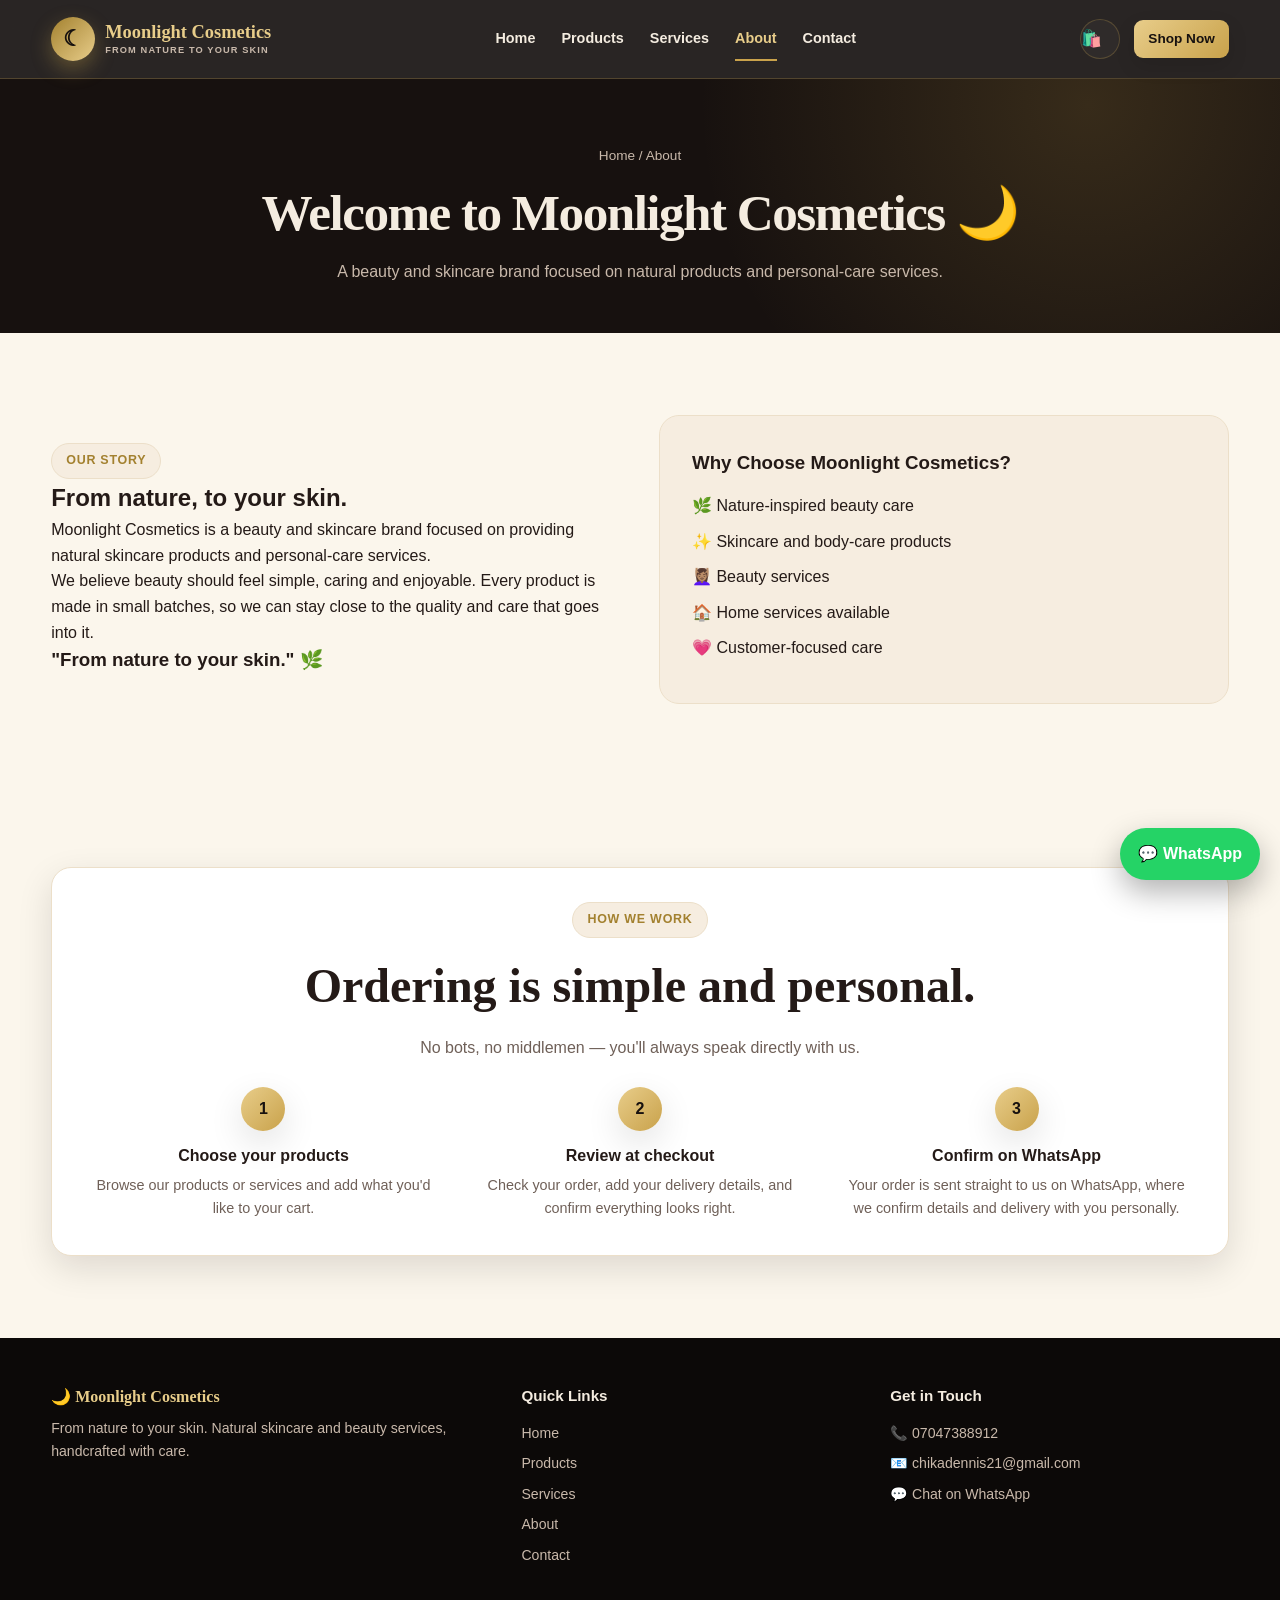
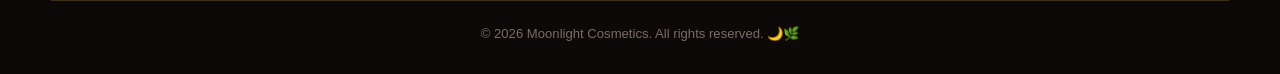
==== about.html @ ea3e9def "Initial commit: Moonlight Cosmetics website Multi-page static site (Home, Products, Services, About," ====
<!DOCTYPE html>
<html lang="en">
<head>
  <meta charset="UTF-8">
  <meta name="viewport" content="width=device-width, initial-scale=1.0">
  <meta name="description" content="About Moonlight Cosmetics - a natural skincare and beauty brand. From nature to your skin.">
  <title>About Us | Moonlight Cosmetics</title>
  <link rel="stylesheet" href="css/styles.css">
</head>
<body>

  <!-- ============ SHARED HEADER: keep identical across all pages (only the active link differs) ============ -->
  <header>
    <div class="container nav">
      <a href="index.html" class="brand">
        <span class="brand-logo">☾</span>
        <span class="brand-text">Moonlight Cosmetics<small>From Nature To Your Skin</small></span>
      </a>

      <nav class="nav-links" id="navLinks">
        <a href="index.html">Home</a>
        <a href="products.html">Products</a>
        <a href="services.html">Services</a>
        <a href="about.html" class="active">About</a>
        <a href="contact.html">Contact</a>
      </nav>

      <div class="nav-actions">
        <a href="checkout.html" class="icon-btn cart-link" aria-label="View cart">
          🛍️<span class="cart-badge hide" id="cartBadge">0</span>
        </a>
        <a href="products.html" class="btn btn-gold btn-sm shop-now-btn">Shop Now</a>
        <button class="menu-btn" id="menuBtn" aria-label="Toggle menu">☰</button>
      </div>
    </div>
  </header>
  <!-- ============ END SHARED HEADER ============ -->

  <main>

    <div class="page-header">
      <div class="container">
        <div class="breadcrumb"><a href="index.html">Home</a> / About</div>
        <h1>Welcome to Moonlight Cosmetics 🌙</h1>
        <p>A beauty and skincare brand focused on natural products and personal-care services.</p>
      </div>
    </div>

    <section>
      <div class="container about-grid">
        <div class="reveal">
          <span class="eyebrow">Our Story</span>
          <h2>From nature, to your skin.</h2>
          <p>
            Moonlight Cosmetics is a beauty and skincare brand focused on
            providing natural skincare products and personal-care services.
          </p>
          <p>
            We believe beauty should feel simple, caring and enjoyable.
            Every product is made in small batches, so we can stay close
            to the quality and care that goes into it.
          </p>
          <h3>"From nature to your skin." 🌿</h3>
        </div>

        <div class="about-box tilt-card reveal">
          <h3>Why Choose Moonlight Cosmetics?</h3>
          <p>🌿 Nature-inspired beauty care</p>
          <p>✨ Skincare and body-care products</p>
          <p>💆🏽‍♀️ Beauty services</p>
          <p>🏠 Home services available</p>
          <p>💗 Customer-focused care</p>
        </div>
      </div>
    </section>

    <section>
      <div class="container">
        <div class="how-we-work reveal">
          <div class="section-heading" style="margin-bottom:0;">
            <span class="eyebrow">How We Work</span>
            <h2>Ordering is simple and personal.</h2>
            <p>No bots, no middlemen — you'll always speak directly with us.</p>
          </div>

          <div class="how-we-work-grid">
            <div class="how-step">
              <div class="how-num">1</div>
              <h4>Choose your products</h4>
              <p>Browse our products or services and add what you'd like to your cart.</p>
            </div>
            <div class="how-step">
              <div class="how-num">2</div>
              <h4>Review at checkout</h4>
              <p>Check your order, add your delivery details, and confirm everything looks right.</p>
            </div>
            <div class="how-step">
              <div class="how-num">3</div>
              <h4>Confirm on WhatsApp</h4>
              <p>Your order is sent straight to us on WhatsApp, where we confirm details and delivery with you personally.</p>
            </div>
          </div>
        </div>
      </div>
    </section>

  </main>

  <!-- ============ SHARED FOOTER: keep identical across all pages ============ -->
  <footer>
    <div class="container">
      <div class="footer-grid">
        <div class="footer-col">
          <strong>🌙 Moonlight Cosmetics</strong>
          <p>From nature to your skin. Natural skincare and beauty services, handcrafted with care.</p>
        </div>
        <div class="footer-col">
          <h4>Quick Links</h4>
          <a href="index.html">Home</a>
          <a href="products.html">Products</a>
          <a href="services.html">Services</a>
          <a href="about.html">About</a>
          <a href="contact.html">Contact</a>
        </div>
        <div class="footer-col">
          <h4>Get in Touch</h4>
          <a href="tel:+2347047388912">📞 07047388912</a>
          <a href="mailto:chikadennis21@gmail.com">📧 chikadennis21@gmail.com</a>
          <a href="https://wa.me/2347047388912" target="_blank">💬 Chat on WhatsApp</a>
        </div>
      </div>
      <div class="footer-bottom">
        © <span id="year"></span> Moonlight Cosmetics. All rights reserved. 🌙🌿
      </div>
    </div>
  </footer>
  <!-- ============ END SHARED FOOTER ============ -->

  <a class="whatsapp" href="https://wa.me/2347047388912" target="_blank" aria-label="Chat with Moonlight Cosmetics on WhatsApp">
    💬 WhatsApp
  </a>

  <div class="toast" id="toast"></div>

  <script src="js/data.js"></script>
  <script src="js/cart.js"></script>
  <script src="js/main.js"></script>
</body>
</html>
---- css/styles.css ----
/* =========================================================
   MOONLIGHT COSMETICS — SHARED STYLESHEET
   Black & gold luxury theme. Loaded by every page.
   ========================================================= */

:root {
  --black: #0c0908;
  --near-black: #17110f;
  --charcoal: #241a17;
  --gold: #c9a24b;
  --gold-light: #e8cd8a;
  --gold-dark: #a3812f;
  --cream: #fbf6ec;
  --pink: #f6ede0;
  --text: #241a17;
  --muted: #6f6058;
  --text-on-dark: #f4ece0;
  --muted-on-dark: #c9b9ab;
  --white: #ffffff;
  --border: #ecdfc9;
  --border-on-dark: rgba(201, 162, 75, .25);
  --shadow: 0 12px 35px rgba(20, 12, 5, 0.12);
  --shadow-lg: 0 25px 70px rgba(10, 6, 3, 0.45);
  --shadow-hover: 0 20px 45px rgba(20, 12, 5, 0.20);
  --radius: 20px;
  --radius-sm: 12px;
  --ease: cubic-bezier(.22, 1, .36, 1);

  /* backward-compat aliases used by a few inline styles */
  --purple: var(--gold-dark);
  --deep-purple: var(--near-black);
}

* {
  margin: 0;
  padding: 0;
  box-sizing: border-box;
}

html {
  scroll-behavior: smooth;
}

@media (prefers-reduced-motion: reduce) {
  html {
    scroll-behavior: auto;
  }
  * {
    animation-duration: 0.01ms !important;
    transition-duration: 0.01ms !important;
  }
}

body {
  font-family: Arial, Helvetica, sans-serif;
  background: var(--cream);
  color: var(--text);
  line-height: 1.6;
}

a {
  color: inherit;
  text-decoration: none;
}

img {
  max-width: 100%;
  display: block;
}

button,
input,
select,
textarea {
  font: inherit;
}

.container {
  width: min(1180px, 92%);
  margin: auto;
}

/* =========================================================
   SCROLL REVEAL
   ========================================================= */
.reveal {
  opacity: 0;
  transform: translateY(26px);
  transition: opacity .7s var(--ease), transform .7s var(--ease);
}

.reveal.is-visible {
  opacity: 1;
  transform: translateY(0);
}

/* =========================================================
   NAVIGATION
   ========================================================= */
header {
  position: sticky;
  top: 0;
  z-index: 1000;
  background: rgba(12, 9, 8, 0.88);
  backdrop-filter: blur(14px);
  -webkit-backdrop-filter: blur(14px);
  border-bottom: 1px solid var(--border-on-dark);
  transition: box-shadow .3s var(--ease), background .3s var(--ease);
  color: var(--text-on-dark);
}

header.scrolled {
  background: rgba(12, 9, 8, 0.97);
  box-shadow: 0 10px 30px rgba(0, 0, 0, 0.35);
}

.nav {
  min-height: 78px;
  display: flex;
  align-items: center;
  justify-content: space-between;
  gap: 20px;
}

.brand {
  display: flex;
  align-items: center;
  gap: 10px;
  font-weight: 800;
  font-family: Georgia, "Times New Roman", serif;
  color: var(--gold-light);
  font-size: 1.15rem;
}

.brand-text {
  display: flex;
  flex-direction: column;
  line-height: 1.15;
}

.brand small {
  display: block;
  font-family: Arial, Helvetica, sans-serif;
  font-weight: 600;
  font-size: .58rem;
  letter-spacing: .12em;
  text-transform: uppercase;
  color: var(--muted-on-dark);
  margin-top: 2px;
}

.nav-actions {
  display: flex;
  align-items: center;
  gap: 12px;
}

.brand-logo {
  width: 44px;
  height: 44px;
  border-radius: 50%;
  display: grid;
  place-items: center;
  background: linear-gradient(135deg, var(--gold-dark), var(--gold-light));
  color: var(--near-black);
  font-size: 1.35rem;
  box-shadow: 0 8px 20px rgba(201, 162, 75, .35);
}

.nav-links {
  display: flex;
  align-items: center;
  gap: 26px;
  font-weight: 700;
  font-size: 0.9rem;
}

.nav-links a {
  position: relative;
  padding: 6px 0;
  transition: color .2s ease;
  color: var(--text-on-dark);
}

.nav-links a::after {
  content: "";
  position: absolute;
  left: 0;
  bottom: -4px;
  width: 0;
  height: 2px;
  background: var(--gold);
  transition: width .25s var(--ease);
}

.nav-links a:hover {
  color: var(--gold-light);
}

.nav-links a:hover::after,
.nav-links a.active::after {
  width: 100%;
}

.nav-links a.active {
  color: var(--gold-light);
}

.nav-actions {
  display: flex;
  align-items: center;
  gap: 14px;
}

.icon-btn {
  width: 40px;
  height: 40px;
  border-radius: 50%;
  display: grid;
  place-items: center;
  border: 1px solid var(--border-on-dark);
  background: rgba(255, 255, 255, .03);
  color: var(--text-on-dark);
  font-size: 1.05rem;
  flex-shrink: 0;
}

.cart-link {
  position: relative;
  display: inline-flex;
}

.cart-link::after {
  content: none !important;
}

.cart-badge {
  position: absolute;
  top: -6px;
  right: -6px;
  display: inline-grid;
  place-items: center;
  min-width: 18px;
  height: 18px;
  padding: 0 4px;
  border-radius: 999px;
  background: var(--gold);
  color: var(--near-black);
  font-size: .66rem;
  font-weight: 900;
  border: 2px solid var(--black);
}

.cart-badge.hide {
  display: none;
}

.menu-btn {
  display: none;
  border: 1px solid var(--border-on-dark);
  background: rgba(255, 255, 255, .03);
  color: var(--text-on-dark);
  padding: 8px 11px;
  border-radius: 10px;
  cursor: pointer;
  font-size: 1.3rem;
}

/* =========================================================
   BUTTONS
   ========================================================= */
.btn {
  display: inline-flex;
  align-items: center;
  justify-content: center;
  gap: 8px;
  border: 0;
  border-radius: 999px;
  padding: 13px 24px;
  font-weight: 800;
  cursor: pointer;
  transition: transform .2s var(--ease), box-shadow .2s var(--ease), background .2s ease;
  box-shadow: 0 8px 20px rgba(0, 0, 0, 0.12);
}

.btn:hover {
  transform: translateY(-3px);
  box-shadow: 0 16px 32px rgba(0, 0, 0, 0.22);
}

.btn:active {
  transform: translateY(-1px) scale(.98);
  box-shadow: 0 6px 14px rgba(0, 0, 0, 0.18);
}

.btn-primary {
  background: linear-gradient(135deg, var(--gold-light), var(--gold));
  color: var(--near-black);
}

.btn-gold {
  background: linear-gradient(135deg, var(--gold-light), var(--gold));
  color: var(--near-black);
}

.btn-light {
  background: transparent;
  color: var(--text-on-dark);
  border: 1px solid var(--border-on-dark);
  box-shadow: none;
}

.btn-light:hover {
  background: rgba(255, 255, 255, .06);
}

.btn-block {
  width: 100%;
}

.btn-sm {
  padding: 8px 14px;
  font-size: .85rem;
  border-radius: 9px;
}

.btn[disabled] {
  opacity: .5;
  cursor: not-allowed;
  transform: none !important;
}

/* On light/cream sections, outline buttons need dark text */
section:not(.hero):not(.services):not(.trust-strip) .btn-light {
  color: var(--near-black);
  border-color: var(--border);
}

section:not(.hero):not(.services):not(.trust-strip) .btn-light:hover {
  background: rgba(0, 0, 0, .04);
}

/* =========================================================
   HERO (video background)
   ========================================================= */
.hero {
  min-height: 640px;
  display: grid;
  place-items: center;
  position: relative;
  overflow: hidden;
  background: var(--near-black);
  color: var(--text-on-dark);
}

.hero-video {
  position: absolute;
  inset: 0;
  width: 100%;
  height: 100%;
  object-fit: cover;
  z-index: 0;
  opacity: .55;
}

.hero::before {
  content: "";
  position: absolute;
  inset: 0;
  z-index: 1;
  background:
    linear-gradient(100deg, rgba(12, 9, 8, .92) 20%, rgba(12, 9, 8, .55) 55%, rgba(12, 9, 8, .85) 100%),
    radial-gradient(circle at 85% 15%, rgba(201, 162, 75, .18), transparent 35%);
}

.hero-orb {
  position: absolute;
  border-radius: 50%;
  filter: blur(50px);
  opacity: .5;
  pointer-events: none;
  z-index: 1;
}

.hero-orb--1 {
  width: 260px;
  height: 260px;
  top: 8%;
  right: 10%;
  background: radial-gradient(circle, rgba(201, 162, 75, .5), transparent 70%);
}

.hero-orb--2 {
  width: 320px;
  height: 320px;
  bottom: 4%;
  left: 4%;
  background: radial-gradient(circle, rgba(201, 162, 75, .25), transparent 70%);
}

.hero-grid {
  display: grid;
  grid-template-columns: 1.08fr .92fr;
  gap: 55px;
  align-items: center;
  padding: 90px 0;
  position: relative;
  z-index: 2;
}

.eyebrow {
  display: inline-block;
  background: rgba(201, 162, 75, .1);
  border: 1px solid var(--border-on-dark);
  color: var(--gold-light);
  padding: 7px 14px;
  border-radius: 999px;
  text-transform: uppercase;
  letter-spacing: .06em;
  font-size: .78rem;
  font-weight: 800;
}

section:not(.hero):not(.services):not(.trust-strip) .eyebrow {
  background: var(--pink);
  border-color: var(--border);
  color: var(--gold-dark);
}

h1 {
  font-family: Georgia, "Times New Roman", serif;
  font-size: clamp(2.8rem, 7vw, 5rem);
  line-height: 1.02;
  letter-spacing: -.03em;
  margin: 20px 0;
}

h1 span {
  color: var(--gold-light);
}

.hero-text {
  max-width: 620px;
  color: var(--muted-on-dark);
  font-size: 1.08rem;
}

.buttons {
  display: flex;
  flex-wrap: wrap;
  gap: 12px;
  margin-top: 28px;
}

.hero-features {
  display: flex;
  flex-wrap: wrap;
  gap: 26px;
  margin-top: 34px;
}

.hero-feature {
  display: flex;
  align-items: center;
  gap: 10px;
  font-size: .85rem;
  color: var(--muted-on-dark);
}

.hero-feature .icon {
  font-size: 1.2rem;
  color: var(--gold-light);
}

.hero-product-figure {
  position: relative;
  z-index: 2;
  display: grid;
  place-items: center;
}

.hero-product-figure img {
  max-width: 380px;
  border-radius: 28px;
  box-shadow: var(--shadow-lg);
  transform-style: preserve-3d;
  transition: transform .35s var(--ease);
}

.hero-card {
  min-height: 430px;
  border-radius: 35px;
  background: linear-gradient(145deg, var(--near-black), var(--charcoal));
  border: 1px solid var(--border-on-dark);
  display: grid;
  place-items: center;
  position: relative;
  overflow: hidden;
  box-shadow: var(--shadow-lg);
  color: var(--text-on-dark);
  transform-style: preserve-3d;
  transition: transform .35s var(--ease);
}

.hero-card::before,
.hero-card::after {
  content: "";
  position: absolute;
  border: 1px solid var(--border-on-dark);
  border-radius: 50%;
}

.hero-card::before {
  width: 330px;
  height: 330px;
}

.hero-card::after {
  width: 490px;
  height: 490px;
}

.hero-content {
  position: relative;
  z-index: 2;
  text-align: center;
  padding: 20px;
}

.moon {
  font-size: 6rem;
  margin-bottom: 10px;
  filter: drop-shadow(0 18px 24px rgba(0, 0, 0, .5));
}

.hero-content h2 {
  font-family: Georgia, serif;
  font-size: 2rem;
}

.hero-content p {
  color: var(--muted-on-dark);
  margin-top: 8px;
}

/* =========================================================
   TRUST STRIP (dark, full-bleed)
   ========================================================= */
.trust-strip {
  background: var(--near-black);
  color: var(--text-on-dark);
  padding: 34px 0;
}

.trust-bar {
  display: grid;
  grid-template-columns: repeat(4, 1fr);
  gap: 20px;
}

.trust-item {
  display: flex;
  align-items: center;
  gap: 12px;
  justify-content: center;
  text-align: left;
  padding: 6px 14px;
  border-left: 1px solid var(--border-on-dark);
}

.trust-item:first-child {
  border-left: 0;
}

.trust-icon {
  font-size: 1.4rem;
  width: 40px;
  height: 40px;
  border-radius: 50%;
  display: grid;
  place-items: center;
  background: rgba(201, 162, 75, .12);
  border: 1px solid var(--border-on-dark);
  color: var(--gold-light);
  flex-shrink: 0;
}

.trust-item strong {
  display: block;
  font-size: .85rem;
  color: var(--text-on-dark);
}

.trust-item span {
  color: var(--muted-on-dark);
  font-size: .76rem;
}

/* light variant, used inline on cream backgrounds if needed */
.trust-strip.light {
  background: var(--white);
  color: var(--text);
  border-bottom: 1px solid var(--border);
}

.trust-strip.light .trust-item {
  border-left-color: var(--border);
}

.trust-strip.light .trust-icon {
  background: var(--pink);
  border-color: var(--border);
  color: var(--gold-dark);
}

.trust-strip.light .trust-item strong {
  color: var(--text);
}

.trust-strip.light .trust-item span {
  color: var(--muted);
}

/* =========================================================
   GENERAL SECTIONS
   ========================================================= */
section {
  padding: 82px 0;
}

.section-tight {
  padding: 50px 0;
}

.section-heading {
  text-align: center;
  max-width: 720px;
  margin: 0 auto 42px;
}

.section-heading h2 {
  font-family: Georgia, serif;
  font-size: clamp(2rem, 4vw, 3rem);
  margin: 10px 0;
}

.section-heading p {
  color: var(--muted);
}

.services .section-heading p,
.trust-strip .section-heading p {
  color: var(--muted-on-dark);
}

.section-foot {
  text-align: center;
  margin-top: 38px;
}

.page-header {
  background: var(--near-black);
  color: var(--text-on-dark);
  padding: 66px 0 48px;
  text-align: center;
  position: relative;
  overflow: hidden;
}

.page-header::before {
  content: "";
  position: absolute;
  inset: 0;
  background: radial-gradient(circle at 85% 10%, rgba(201, 162, 75, .18), transparent 35%);
}

.page-header .container {
  position: relative;
  z-index: 1;
}

.page-header h1 {
  font-size: clamp(2.2rem, 5vw, 3.2rem);
}

.page-header p {
  color: var(--muted-on-dark);
  max-width: 620px;
  margin: 12px auto 0;
}

.breadcrumb {
  color: var(--muted-on-dark);
  font-size: .85rem;
  margin-bottom: 10px;
}

.breadcrumb a:hover {
  color: var(--gold-light);
}

/* =========================================================
   TILT CARDS (3D hover)
   ========================================================= */
.tilt-card {
  transform: perspective(900px) rotateX(0deg) rotateY(0deg) translateY(0);
  transition: transform .35s var(--ease), box-shadow .35s var(--ease);
  will-change: transform;
}

/* =========================================================
   PRODUCTS
   ========================================================= */
.search-filter-bar {
  display: flex;
  align-items: center;
  justify-content: space-between;
  gap: 18px;
  flex-wrap: wrap;
  margin-bottom: 34px;
}

.category-pills {
  display: flex;
  flex-wrap: wrap;
  gap: 10px;
}

.category-pill {
  border: 1px solid var(--border);
  background: var(--white);
  color: var(--text);
  padding: 9px 18px;
  border-radius: 999px;
  font-weight: 700;
  font-size: .85rem;
  cursor: pointer;
  transition: .2s var(--ease);
}

.category-pill:hover {
  border-color: var(--gold);
}

.category-pill.active {
  background: linear-gradient(135deg, var(--gold-light), var(--gold));
  border-color: var(--gold);
  color: var(--near-black);
}

.search-box {
  position: relative;
  min-width: 230px;
}

.search-box input {
  padding-right: 40px;
  border-radius: 999px;
}

.search-box .search-icon {
  position: absolute;
  right: 14px;
  top: 50%;
  transform: translateY(-50%);
  color: var(--muted);
  pointer-events: none;
}

.products {
  display: grid;
  grid-template-columns: repeat(3, 1fr);
  gap: 24px;
}

.product-card {
  background: var(--white);
  border: 1px solid var(--border);
  border-radius: var(--radius);
  padding: 18px;
  box-shadow: var(--shadow);
  position: relative;
  display: flex;
  flex-direction: column;
}

.product-card:hover {
  box-shadow: var(--shadow-hover);
}

.product-badge {
  position: absolute;
  top: 14px;
  left: 14px;
  z-index: 2;
  background: linear-gradient(135deg, var(--gold-light), var(--gold));
  color: var(--near-black);
  font-size: .7rem;
  font-weight: 800;
  padding: 6px 12px;
  border-radius: 999px;
  box-shadow: 0 6px 14px rgba(201, 162, 75, .35);
  text-transform: uppercase;
  letter-spacing: .04em;
}

.product-media {
  position: relative;
  height: 220px;
  border-radius: 16px;
  overflow: hidden;
  margin-bottom: 16px;
  background: linear-gradient(135deg, var(--pink), var(--border));
}

.product-media img {
  width: 100%;
  height: 100%;
  object-fit: cover;
  transition: transform .5s var(--ease), filter .35s ease;
  filter: drop-shadow(0 6px 10px rgba(0, 0, 0, .06));
}

.product-card:hover .product-media img {
  transform: scale(1.06);
  filter: drop-shadow(0 14px 18px rgba(0, 0, 0, .14));
}

.product-card h3 {
  margin-bottom: 2px;
  font-size: 1.1rem;
}

.product-tagline {
  color: var(--gold-dark);
  font-weight: 700;
  font-size: .82rem;
  margin-bottom: 10px;
}

.product-features {
  list-style: none;
  margin: 4px 0 12px;
  min-height: 68px;
}

.product-features li {
  font-size: .85rem;
  color: var(--muted);
  padding-left: 22px;
  position: relative;
  margin: 5px 0;
}

.product-features li::before {
  content: "✓";
  position: absolute;
  left: 0;
  color: var(--gold-dark);
  font-weight: 800;
}

.price-row {
  display: flex;
  flex-wrap: wrap;
  gap: 8px;
  margin: 10px 0 4px;
}

.price-chip {
  background: var(--pink);
  color: var(--gold-dark);
  font-weight: 800;
  font-size: .85rem;
  padding: 6px 12px;
  border-radius: 999px;
  border: 1px solid var(--border);
}

.price {
  color: var(--gold-dark);
  font-weight: 900;
  margin: 8px 0;
  font-size: 1.15rem;
}

.variant-select {
  margin: 10px 0;
}

.product-card .btn {
  margin-top: auto;
}

.mini-cart-callout {
  margin-top: 46px;
  background: var(--white);
  border: 1px solid var(--border);
  border-radius: var(--radius);
  padding: 24px;
  display: flex;
  align-items: center;
  justify-content: space-between;
  gap: 16px;
  flex-wrap: wrap;
  box-shadow: var(--shadow);
}

.no-results {
  text-align: center;
  padding: 50px 20px;
  color: var(--muted);
  grid-column: 1 / -1;
}

/* =========================================================
   INGREDIENTS / "POWERED BY NATURE"
   ========================================================= */
.ingredients-section {
  background:
    linear-gradient(180deg, rgba(12, 9, 8, .90), rgba(12, 9, 8, .95)),
    url("../images/9967a235-7faf-43e9-8abd-53d0ee0607fe.png");
  background-size: cover;
  background-position: center;
  color: var(--text-on-dark);
  position: relative;
  overflow: hidden;
}

.ingredients-section .section-heading p {
  color: var(--muted-on-dark);
}

/* =========================================================
   BRAND VIDEO MOMENT (replaces the about-teaser section on Home)
   ========================================================= */
.video-section {
  position: relative;
  min-height: 460px;
  display: grid;
  place-items: center;
  overflow: hidden;
  background: var(--near-black);
  color: var(--text-on-dark);
  padding: 0;
}

.section-video {
  position: absolute;
  inset: 0;
  width: 100%;
  height: 100%;
  object-fit: cover;
  opacity: .55;
}

.video-section::before {
  content: "";
  position: absolute;
  inset: 0;
  z-index: 1;
  background:
    linear-gradient(180deg, rgba(12, 9, 8, .75), rgba(12, 9, 8, .55) 45%, rgba(12, 9, 8, .85));
}

.video-section-overlay {
  position: relative;
  z-index: 2;
  padding: 90px 0;
  width: 100%;
}

.video-section-overlay h2 {
  font-family: Georgia, serif;
  font-size: clamp(1.8rem, 3.6vw, 2.6rem);
}

.ingredients-grid {
  display: grid;
  grid-template-columns: repeat(4, 1fr);
  gap: 26px;
}

.ingredient-card {
  text-align: center;
}

.ingredient-circle {
  width: 92px;
  height: 92px;
  margin: 0 auto 16px;
  border-radius: 50%;
  display: grid;
  place-items: center;
  font-size: 2.1rem;
  background: radial-gradient(circle at 30% 30%, rgba(201, 162, 75, .18), rgba(255, 255, 255, .02));
  border: 1px solid var(--border-on-dark);
}

.ingredient-circle--gold {
  filter: grayscale(1) sepia(1) saturate(4) brightness(1.05) hue-rotate(-10deg);
}

.ingredient-card h4 {
  color: var(--gold-light);
  margin-bottom: 6px;
  font-size: 1rem;
}

.ingredient-card p {
  color: var(--muted-on-dark);
  font-size: .85rem;
}

/* =========================================================
   HOW TO USE / HOW WE WORK
   ========================================================= */
.how-we-work {
  background: var(--white);
  border: 1px solid var(--border);
  border-radius: var(--radius);
  padding: 34px;
  box-shadow: var(--shadow);
}

.how-we-work-grid {
  display: grid;
  grid-template-columns: repeat(3, 1fr);
  gap: 22px;
  margin-top: 26px;
}

.how-step {
  text-align: center;
}

.how-step .how-num {
  width: 44px;
  height: 44px;
  margin: 0 auto 12px;
  border-radius: 50%;
  background: linear-gradient(135deg, var(--gold-light), var(--gold));
  color: var(--near-black);
  display: grid;
  place-items: center;
  font-weight: 800;
  box-shadow: var(--shadow);
}

.how-step h4 {
  margin-bottom: 6px;
}

.how-step p {
  color: var(--muted);
  font-size: .9rem;
}

/* =========================================================
   REVIEWS (honest placeholder)
   ========================================================= */
.reviews-section {
  background: var(--near-black);
  color: var(--text-on-dark);
}

.reviews-section .section-heading p {
  color: var(--muted-on-dark);
}

.reviews-placeholder-card {
  max-width: 640px;
  margin: 0 auto;
  text-align: center;
  background: rgba(255, 255, 255, .03);
  border: 1px solid var(--border-on-dark);
  border-radius: var(--radius);
  padding: 40px 32px;
}

.reviews-placeholder-card .icon {
  font-size: 2.2rem;
  margin-bottom: 14px;
}

.reviews-placeholder-card h3 {
  color: var(--gold-light);
  margin-bottom: 10px;
}

.reviews-placeholder-card p {
  color: var(--muted-on-dark);
  margin-bottom: 20px;
}

/* =========================================================
   SERVICES
   ========================================================= */
.services {
  background: var(--near-black);
  color: var(--text-on-dark);
  position: relative;
}

.service-grid {
  display: grid;
  grid-template-columns: repeat(2, 1fr);
  gap: 20px;
}

.service-card {
  border: 1px solid var(--border-on-dark);
  background: rgba(255, 255, 255, .04);
  border-radius: var(--radius);
  padding: 28px;
  display: flex;
  flex-direction: column;
}

.service-card:hover {
  border-color: var(--gold);
  box-shadow: 0 20px 45px rgba(0, 0, 0, .4);
}

.service-card h3 {
  color: var(--gold-light);
  margin-bottom: 8px;
}

.service-price {
  color: var(--gold-light);
  font-weight: 900;
  margin-top: 12px;
  font-size: 1.15rem;
}

.service-card .btn {
  margin-top: 18px;
}

.services-page .service-card {
  border: 1px solid var(--border);
  background: var(--white);
  color: var(--text);
  box-shadow: var(--shadow);
}

.services-page .service-card h3 {
  color: var(--gold-dark);
}

.services-page .service-card p {
  color: var(--muted);
}

.services-page .service-price {
  color: var(--gold-dark);
}

/* =========================================================
   ABOUT
   ========================================================= */
.about-grid {
  display: grid;
  grid-template-columns: 1fr 1fr;
  gap: 38px;
  align-items: center;
}

.about-box {
  background: var(--pink);
  border: 1px solid var(--border);
  padding: 32px;
  border-radius: var(--radius);
}

.about-box h3 {
  margin-bottom: 15px;
}

.about-box p {
  margin: 10px 0;
}

/* =========================================================
   CONTACT
   ========================================================= */
.contact-grid {
  display: grid;
  grid-template-columns: 1fr 1fr;
  gap: 35px;
  align-items: start;
}

.contact-info p {
  color: var(--muted);
  margin: 12px 0;
}

.contact-info strong {
  color: var(--text);
}

.contact-info a:hover {
  color: var(--gold-dark);
}

.contact-card {
  background: white;
  border: 1px solid var(--border);
  border-radius: 22px;
  padding: 30px;
  box-shadow: var(--shadow);
}

form {
  display: grid;
  gap: 15px;
}

label {
  display: block;
  font-weight: 800;
  font-size: .9rem;
  margin-bottom: 6px;
}

input,
select,
textarea {
  width: 100%;
  border: 1px solid var(--border);
  border-radius: 10px;
  padding: 12px 13px;
  background: white;
  color: var(--text);
  outline: none;
  transition: border-color .2s ease, box-shadow .2s ease;
}

input:focus,
select:focus,
textarea:focus {
  border-color: var(--gold);
  box-shadow: 0 0 0 3px rgba(201, 162, 75, .16);
}

textarea {
  min-height: 120px;
  resize: vertical;
}

.assurance {
  display: flex;
  align-items: flex-start;
  gap: 10px;
  background: var(--pink);
  border: 1px solid var(--border);
  border-radius: var(--radius-sm);
  padding: 14px 16px;
  font-size: .85rem;
  color: var(--muted);
}

.assurance strong {
  color: var(--text);
}

/* =========================================================
   CHECKOUT
   ========================================================= */
.checkout-grid {
  display: grid;
  grid-template-columns: 1.3fr .9fr;
  gap: 36px;
  align-items: start;
}

.cart-box {
  background: white;
  border: 1px solid var(--border);
  border-radius: var(--radius);
  box-shadow: var(--shadow);
  overflow: hidden;
}

.cart-row {
  display: grid;
  grid-template-columns: 72px 1fr auto auto auto;
  gap: 16px;
  align-items: center;
  padding: 18px;
  border-bottom: 1px solid var(--border);
}

.cart-row:last-child {
  border-bottom: 0;
}

.cart-row img {
  width: 72px;
  height: 72px;
  object-fit: cover;
  border-radius: 12px;
}

.cart-item-name {
  font-weight: 800;
}

.cart-item-variant {
  color: var(--muted);
  font-size: .82rem;
}

.qty-stepper {
  display: inline-flex;
  align-items: center;
  border: 1px solid var(--border);
  border-radius: 999px;
  overflow: hidden;
}

.qty-stepper button {
  width: 34px;
  height: 34px;
  border: 0;
  background: var(--pink);
  cursor: pointer;
  font-weight: 800;
  font-size: 1rem;
}

.qty-stepper span {
  min-width: 30px;
  text-align: center;
  font-weight: 700;
}

.cart-subtotal {
  font-weight: 900;
  color: var(--gold-dark);
  white-space: nowrap;
}

.cart-remove {
  border: 0;
  background: none;
  color: var(--muted);
  cursor: pointer;
  font-size: 1.1rem;
  padding: 6px;
}

.cart-remove:hover {
  color: #c0392b;
}

.cart-empty {
  text-align: center;
  padding: 60px 30px;
}

.cart-empty .moon {
  font-size: 3rem;
}

.order-summary {
  background: white;
  border: 1px solid var(--border);
  border-radius: var(--radius);
  box-shadow: var(--shadow);
  padding: 26px;
  position: sticky;
  top: 96px;
}

.summary-row {
  display: flex;
  justify-content: space-between;
  padding: 8px 0;
  color: var(--muted);
}

.summary-total {
  display: flex;
  justify-content: space-between;
  padding-top: 14px;
  margin-top: 8px;
  border-top: 1px dashed var(--border);
  font-weight: 900;
  font-size: 1.2rem;
  color: var(--near-black);
}

.checkout-form-box {
  margin-top: 24px;
}

/* =========================================================
   FLOATING WHATSAPP
   ========================================================= */
.whatsapp {
  position: fixed;
  right: 20px;
  bottom: 20px;
  z-index: 999;
  background: #25D366;
  color: white;
  padding: 13px 18px;
  border-radius: 999px;
  font-weight: 900;
  box-shadow: 0 12px 30px rgba(0, 0, 0, .3);
  transition: transform .2s var(--ease);
}

.whatsapp:hover {
  transform: translateY(-3px) scale(1.03);
}

/* =========================================================
   TOAST
   ========================================================= */
.toast {
  position: fixed;
  left: 50%;
  bottom: 82px;
  transform: translate(-50%, 20px);
  opacity: 0;
  pointer-events: none;
  background: var(--near-black);
  color: var(--text-on-dark);
  border: 1px solid var(--border-on-dark);
  padding: 12px 18px;
  border-radius: 10px;
  transition: .25s;
  z-index: 1100;
  text-align: center;
  max-width: 90%;
}

.toast.show {
  opacity: 1;
  transform: translate(-50%, 0);
}

/* =========================================================
   FOOTER
   ========================================================= */
footer {
  background: var(--black);
  color: var(--muted-on-dark);
  padding: 46px 0 30px;
}

.footer-grid {
  display: grid;
  grid-template-columns: 1.3fr 1fr 1fr;
  gap: 30px;
  padding-bottom: 26px;
  border-bottom: 1px solid var(--border-on-dark);
}

footer strong {
  color: var(--gold-light);
  font-family: Georgia, serif;
}

footer a:hover {
  color: var(--gold-light);
}

.footer-col h4 {
  color: var(--text-on-dark);
  margin-bottom: 14px;
  font-size: .95rem;
}

.footer-col p,
.footer-col a {
  display: block;
  color: var(--muted-on-dark);
  font-size: .88rem;
  margin: 8px 0;
}

.footer-bottom {
  text-align: center;
  padding-top: 22px;
  font-size: .82rem;
  color: #7a6c62;
}

/* =========================================================
   RESPONSIVE
   ========================================================= */
@media (max-width: 900px) {
  .hero-grid,
  .about-grid,
  .contact-grid,
  .checkout-grid,
  .footer-grid {
    grid-template-columns: 1fr;
  }

  .products {
    grid-template-columns: repeat(2, 1fr);
  }

  .trust-bar,
  .ingredients-grid {
    grid-template-columns: repeat(2, 1fr);
  }

  .trust-item {
    border-left: 0;
    justify-content: flex-start;
  }

  .how-we-work-grid {
    grid-template-columns: 1fr;
  }

  .order-summary {
    position: static;
  }

  .hero-product-figure {
    order: -1;
  }

  .hero-product-figure img {
    max-width: 280px;
  }
}

@media (max-width: 650px) {
  .nav {
    min-height: 68px;
  }

  .menu-btn {
    display: block;
  }

  .nav-links {
    display: none;
    position: absolute;
    top: 70px;
    left: 4%;
    right: 4%;
    flex-direction: column;
    align-items: stretch;
    background: var(--near-black);
    padding: 18px;
    border: 1px solid var(--border-on-dark);
    border-radius: 15px;
    box-shadow: var(--shadow-lg);
    gap: 14px;
  }

  .nav-links.show {
    display: flex;
  }

  .cart-link {
    justify-content: center;
  }

  .products,
  .service-grid {
    grid-template-columns: 1fr;
  }

  .trust-bar,
  .ingredients-grid {
    grid-template-columns: 1fr;
  }

  .search-filter-bar {
    flex-direction: column;
    align-items: stretch;
  }

  .shop-now-btn {
    display: none;
  }

  .search-box {
    width: 100%;
  }

  .hero {
    min-height: auto;
  }

  .hero-grid {
    padding: 60px 0;
  }

  .hero-card {
    min-height: 320px;
  }

  section {
    padding: 56px 0;
  }

  .whatsapp {
    right: 12px;
    bottom: 12px;
    font-size: .85rem;
  }

  .cart-row {
    grid-template-columns: 56px 1fr;
    grid-template-areas:
      "img name"
      "img qty"
      "img actions";
    row-gap: 8px;
  }

  .cart-row img {
    grid-area: img;
    width: 56px;
    height: 56px;
  }

  .cart-row .cart-item-info {
    grid-area: name;
  }

  .cart-row .qty-stepper {
    grid-area: qty;
  }

  .cart-row .cart-row-actions {
    grid-area: actions;
    display: flex;
    align-items: center;
    gap: 10px;
  }
}
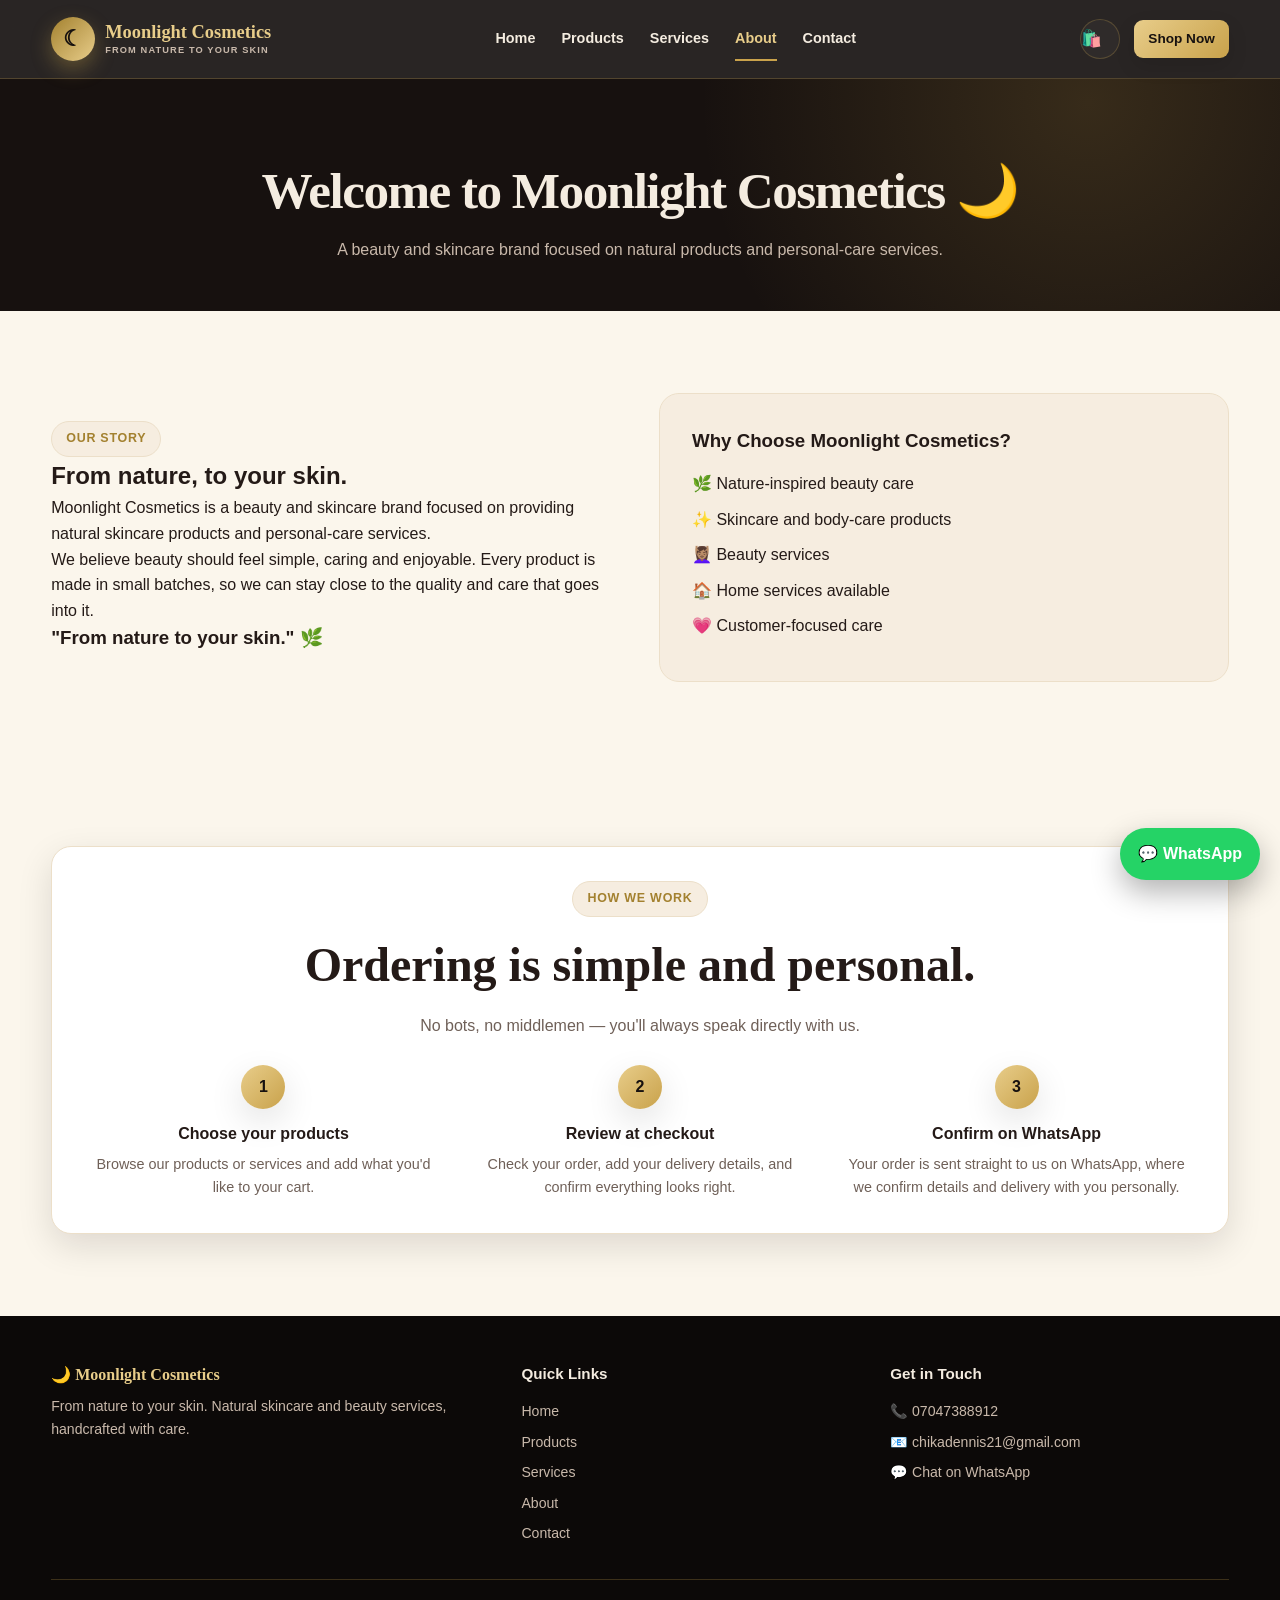
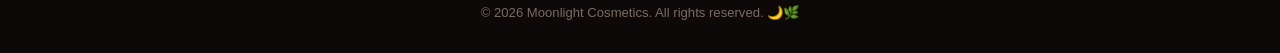
==== commit d455c119: "Fix mobile UX: remove breadcrumbs, shrink hero/product images, harden video autoplay - Remove the "H" ====
--- a/about.html
+++ b/about.html
@@ -40,7 +40,6 @@
 
     <div class="page-header">
       <div class="container">
-        <div class="breadcrumb"><a href="index.html">Home</a> / About</div>
         <h1>Welcome to Moonlight Cosmetics 🌙</h1>
         <p>A beauty and skincare brand focused on natural products and personal-care services.</p>
       </div>
--- a/css/styles.css
+++ b/css/styles.css
@@ -1582,6 +1582,22 @@
     align-items: stretch;
   }
 
+  .hero-product-figure {
+    order: 0;
+  }
+
+  .hero-product-figure img {
+    max-width: 190px;
+  }
+
+  .hero-grid {
+    gap: 28px;
+  }
+
+  .product-media {
+    height: 170px;
+  }
+
   .shop-now-btn {
     display: none;
   }
